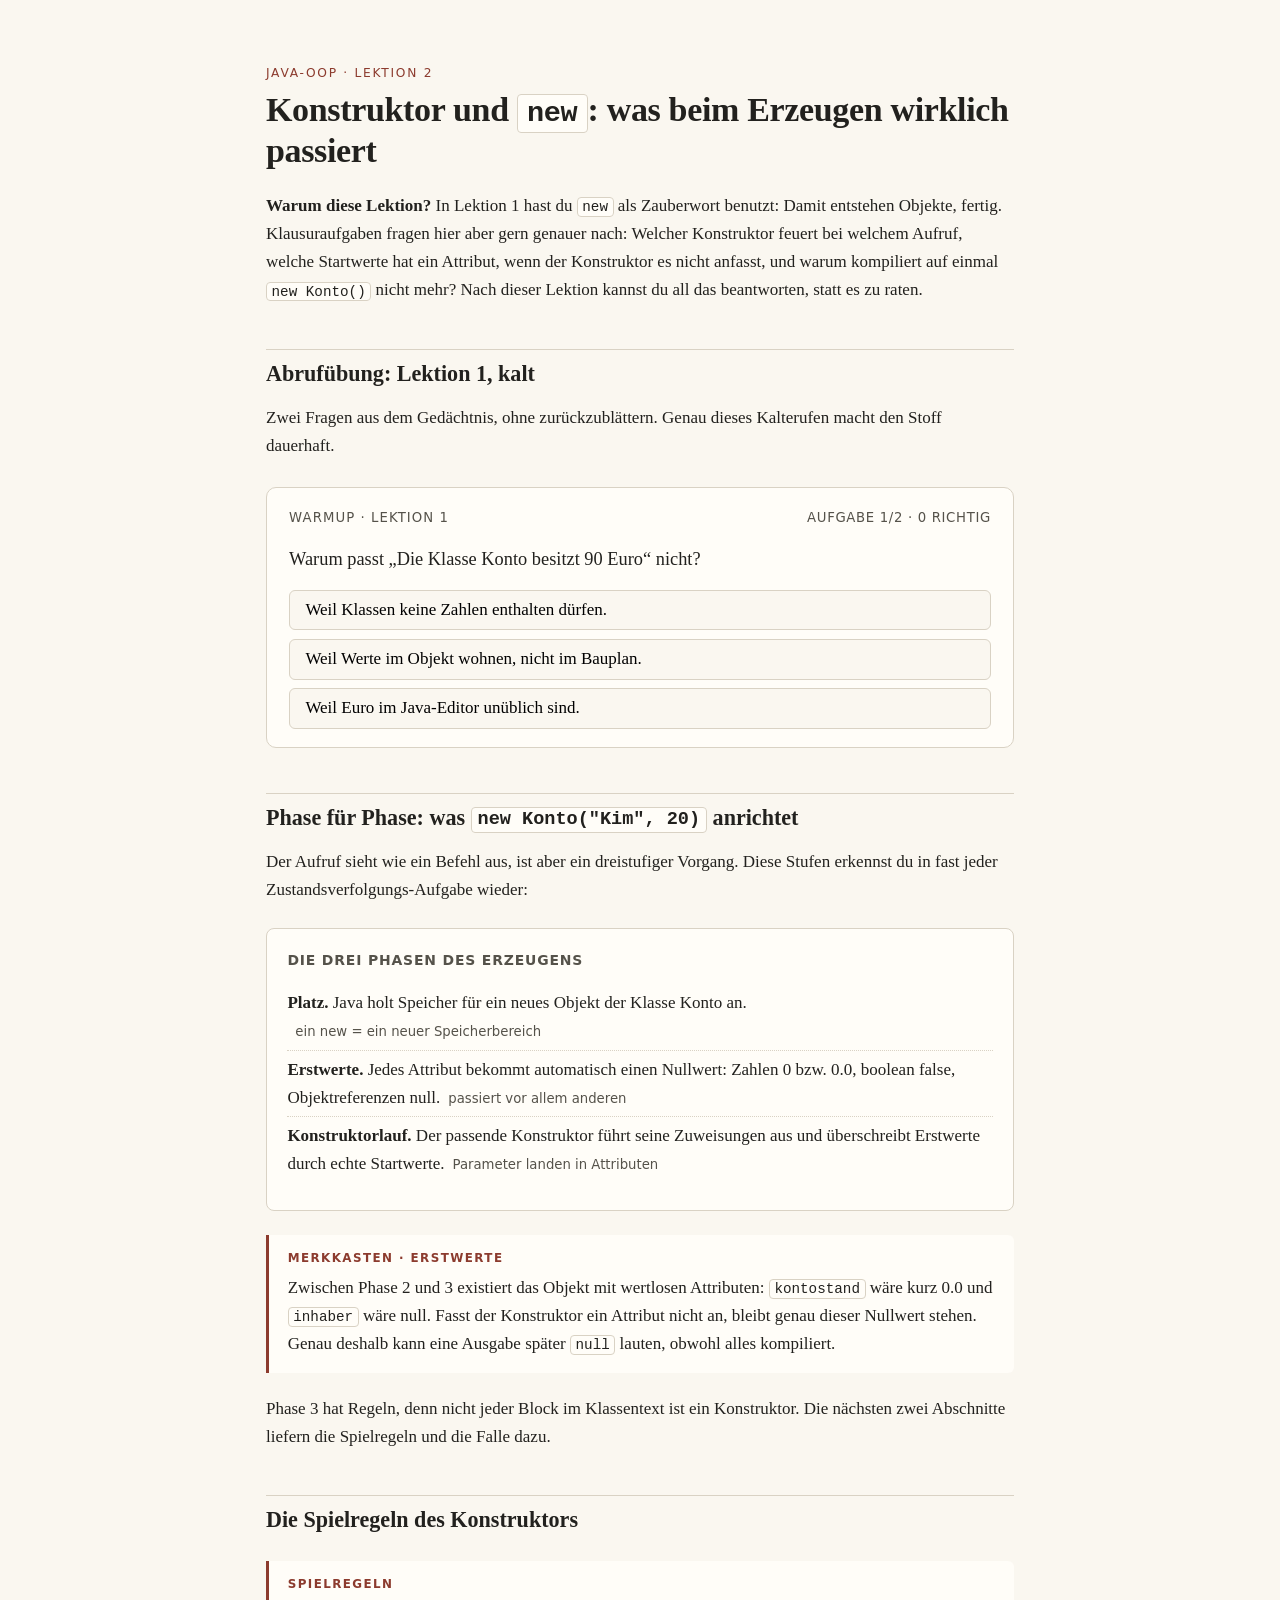
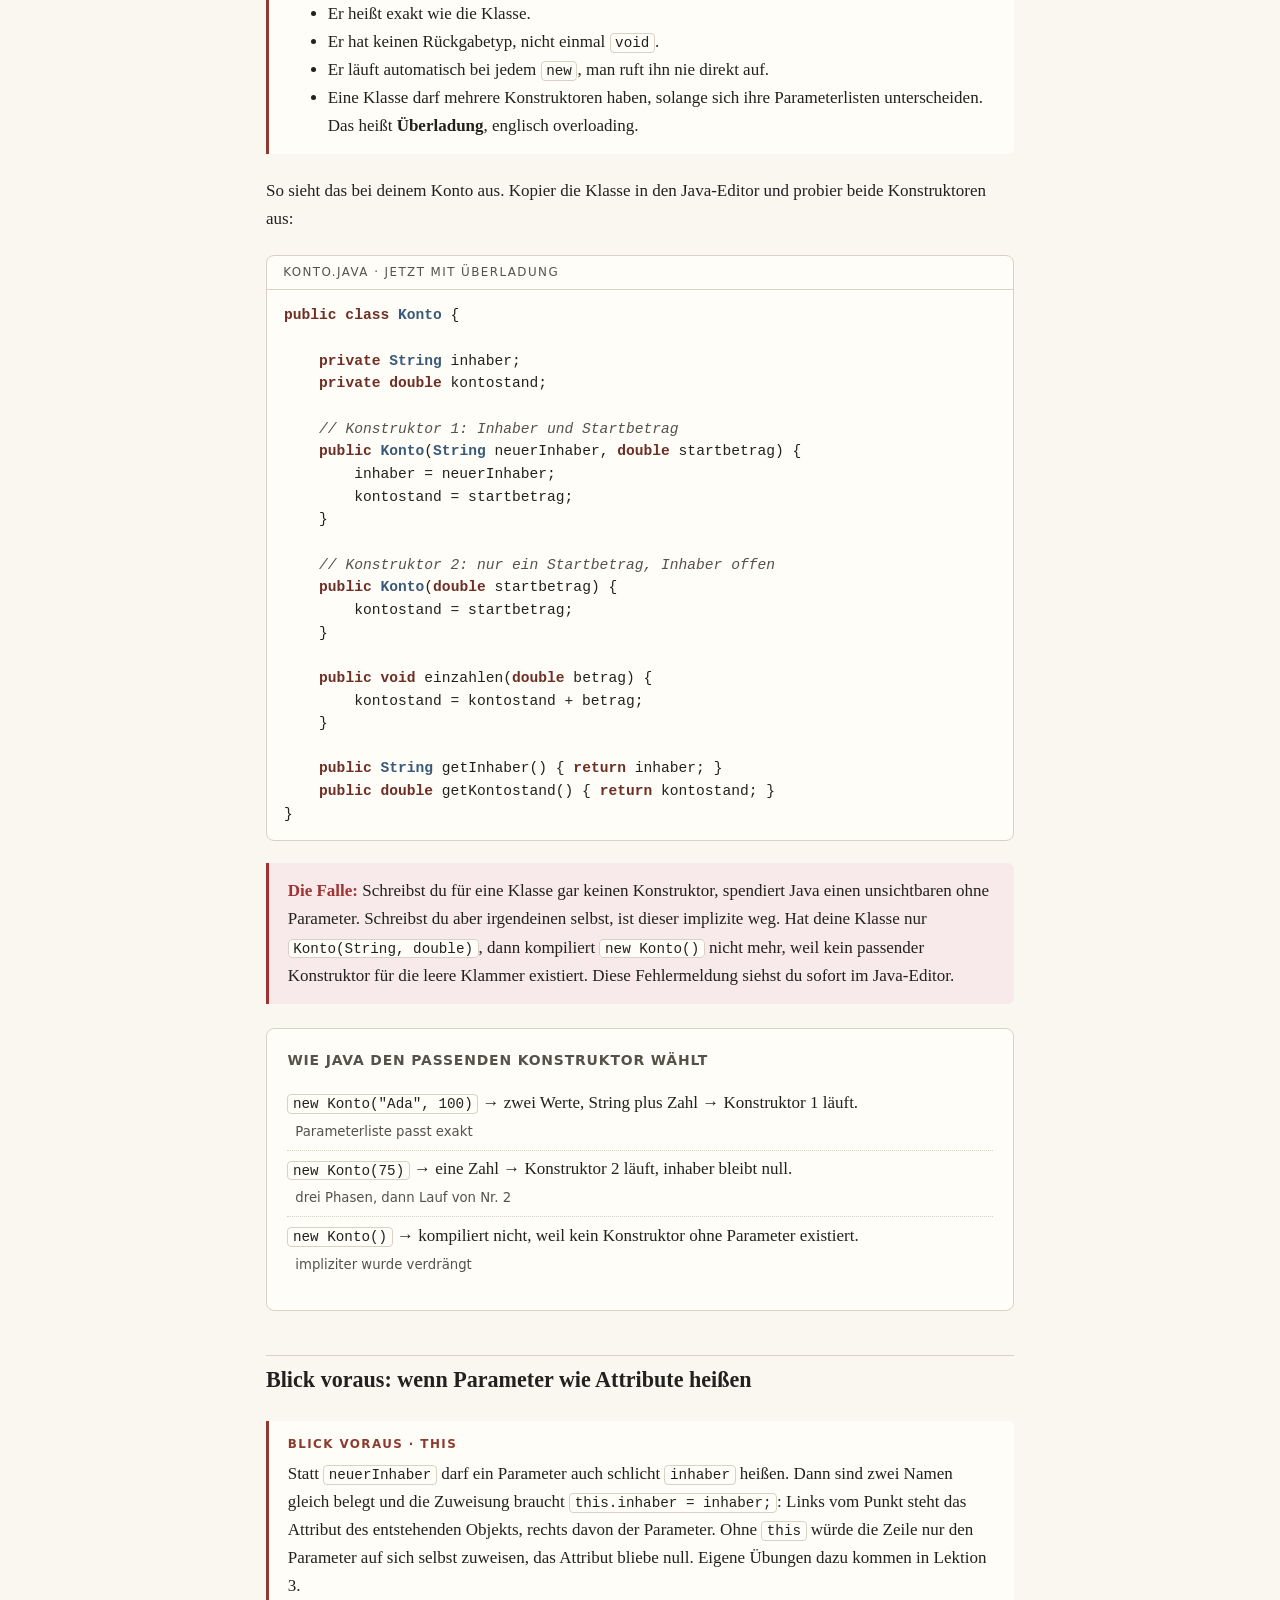
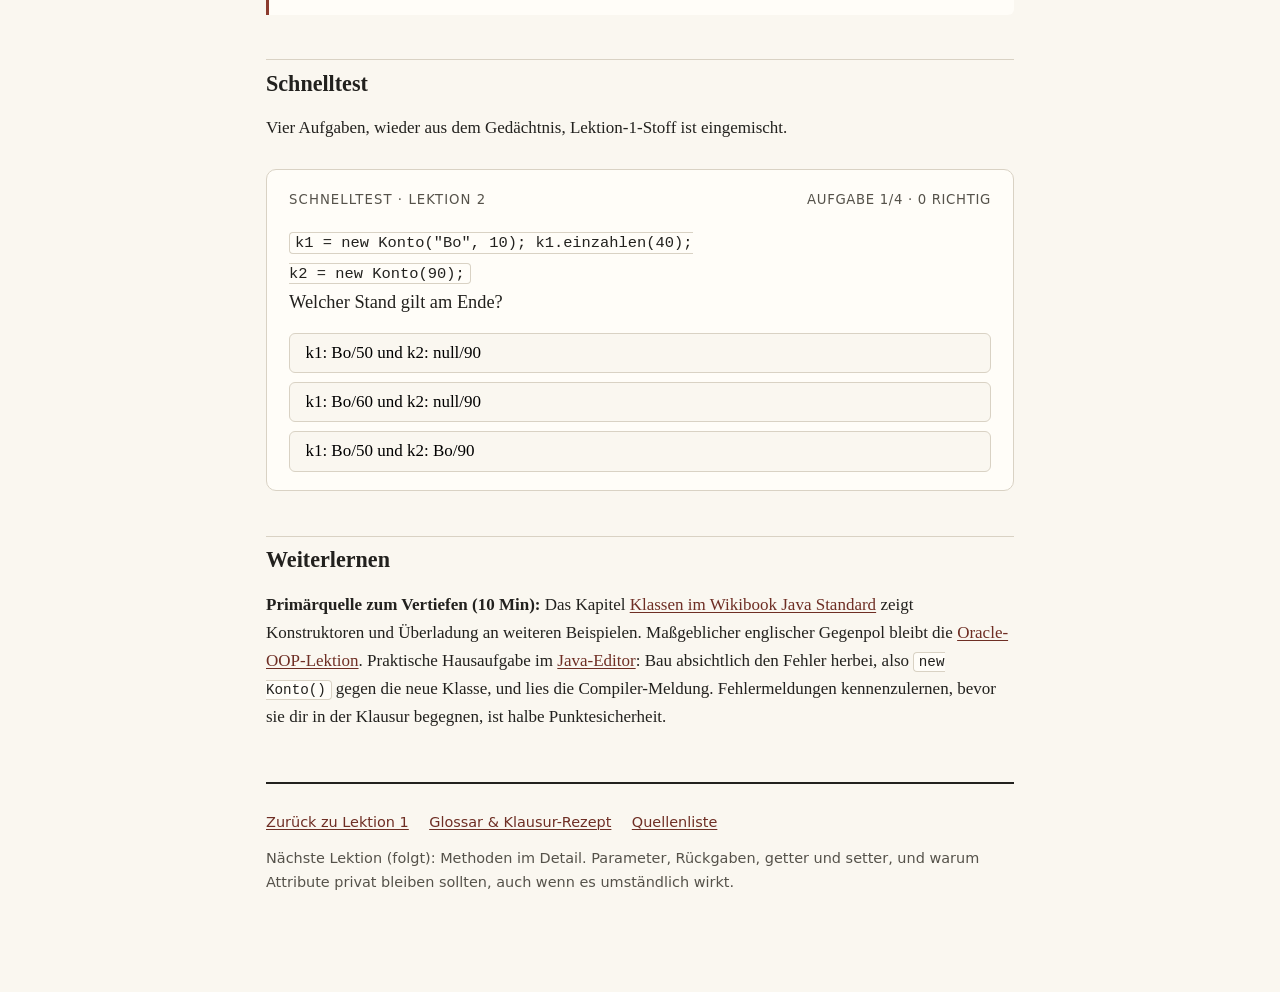
==== programmierung/java-oop/lessons/0002-konstruktor-und-new.html @ 3166acb6 "Java-OOP: LR 0002, Lektion 2 Konstruktor und new im Detail" ====
<!DOCTYPE html>
<html lang="de">
<head>
<meta charset="UTF-8">
<meta name="viewport" content="width=device-width, initial-scale=1.0">
<title>Lektion 2 · Konstruktor und new im Detail</title>
<link rel="stylesheet" href="../assets/course.css">
</head>
<body>
<article>
  <p class="kicker">Java-OOP &middot; Lektion 2</p>
  <h1>Konstruktor und <code>new</code>: was beim Erzeugen wirklich passiert</h1>

  <p><strong>Warum diese Lektion?</strong> In Lektion 1 hast du <code>new</code> als
  Zauberwort benutzt: Damit entstehen Objekte, fertig. Klausuraufgaben fragen hier
  aber gern genauer nach: Welcher Konstruktor feuert bei welchem Aufruf, welche
  Startwerte hat ein Attribut, wenn der Konstruktor es nicht anfasst, und warum
  kompiliert auf einmal <code>new Konto()</code> nicht mehr? Nach dieser Lektion
  kannst du all das beantworten, statt es zu raten.</p>

  <h2>Abrufübung: Lektion 1, kalt</h2>
  <p>Zwei Fragen aus dem Gedächtnis, ohne zurückzublättern. Genau dieses Kalterufen
  macht den Stoff dauerhaft.</p>
  <div class="quiz" data-quiz="warmup2"></div>

  <script type="application/json" data-for="warmup2">
  {
    "title": "Warmup · Lektion 1",
    "questions": [
      {
        "q": "<code>Konto a = new Konto(\"Kim\", 20);<br>Konto b = new Konto(\"Tim\", 30);<br>a.einzahlen(5);</code><br>Werte am Ende?",
        "options": [
          "a: 25, b: 30",
          "a: 25, b: 35",
          "a: 20, b: 30"
        ],
        "correct": 0,
        "explainOk": "Sauber verfolgt: a bekam einzahlen(5), b wurde nie angerührt.",
        "explainErr": "Ein new pro Objekt, ein Aufruf pro Ziel: Nur das Objekt hinter a ändert sich."
      },
      {
        "q": "Warum passt „Die Klasse Konto besitzt 90 Euro“ nicht?",
        "options": [
          "Weil Werte im Objekt wohnen, nicht im Bauplan.",
          "Weil Klassen keine Zahlen enthalten dürfen.",
          "Weil Euro im Java-Editor unüblich sind."
        ],
        "correct": 0,
        "explainOk": "Genau die Zwei-Blicke-Regel aus Lektion 1: Die Klasse beschreibt, jedes Objekt trägt seine Werte selbst.",
        "explainErr": "Trenne Plan und Exemplar: Attribute legt die Klasse fest, Werte halten nur Objekte."
      }
    ]
  }
  </script>

  <h2>Phase für Phase: was <code>new Konto("Kim", 20)</code> anrichtet</h2>
  <p>Der Aufruf sieht wie ein Befehl aus, ist aber ein dreistufiger Vorgang.
  Diese Stufen erkennst du in fast jeder Zustandsverfolgungs-Aufgabe wieder:</p>

  <div class="example">
    <span class="example-title">Die drei Phasen des Erzeugens</span>
    <ul class="steps">
      <li><strong>Platz.</strong> Java holt Speicher für ein neues Objekt der Klasse Konto an.<span class="why">ein new = ein neuer Speicherbereich</span></li>
      <li><strong>Erstwerte.</strong> Jedes Attribut bekommt automatisch einen Nullwert: Zahlen 0 bzw. 0.0, boolean false, Objektreferenzen null.<span class="why">passiert vor allem anderen</span></li>
      <li><strong>Konstruktorlauf.</strong> Der passende Konstruktor führt seine Zuweisungen aus und überschreibt Erstwerte durch echte Startwerte.<span class="why">Parameter landen in Attributen</span></li>
    </ul>
  </div>

  <div class="merk">
    <span class="merk-label">Merkkasten · Erstwerte</span>
    Zwischen Phase 2 und 3 existiert das Objekt mit wertlosen Attributen:
    <code>kontostand</code> wäre kurz 0.0 und <code>inhaber</code> wäre null.
    Fasst der Konstruktor ein Attribut nicht an, bleibt genau dieser Nullwert
    stehen. Genau deshalb kann eine Ausgabe später <code>null</code> lauten,
    obwohl alles kompiliert.
  </div>

  <p>Phase 3 hat Regeln, denn nicht jeder Block im Klassentext ist ein Konstruktor.
  Die nächsten zwei Abschnitte liefern die Spielregeln und die Falle dazu.</p>

  <h2>Die Spielregeln des Konstruktors</h2>

  <div class="merk">
    <span class="merk-label">Spielregeln</span>
    <ul style="margin:0.3rem 0 0;">
      <li>Er heißt exakt wie die Klasse.</li>
      <li>Er hat keinen Rückgabetyp, nicht einmal <code>void</code>.</li>
      <li>Er läuft automatisch bei jedem <code>new</code>, man ruft ihn nie direkt auf.</li>
      <li>Eine Klasse darf mehrere Konstruktoren haben, solange sich ihre
      Parameterlisten unterscheiden. Das heißt <strong>Überladung</strong>,
      englisch overloading.</li>
    </ul>
  </div>

  <p>So sieht das bei deinem Konto aus. Kopier die Klasse in den
  Java-Editor und probier beide Konstruktoren aus:</p>

  <div class="codebox">
    <span class="code-title">Konto.java &middot; jetzt mit Überladung</span>
<pre><span class="kw">public class</span> <span class="ty">Konto</span> {

    <span class="kw">private</span> <span class="ty">String</span> inhaber;
    <span class="kw">private double</span> kontostand;

    <span class="cm">// Konstruktor 1: Inhaber und Startbetrag</span>
    <span class="kw">public</span> <span class="ty">Konto</span>(<span class="ty">String</span> neuerInhaber, <span class="kw">double</span> startbetrag) {
        inhaber = neuerInhaber;
        kontostand = startbetrag;
    }

    <span class="cm">// Konstruktor 2: nur ein Startbetrag, Inhaber offen</span>
    <span class="kw">public</span> <span class="ty">Konto</span>(<span class="kw">double</span> startbetrag) {
        kontostand = startbetrag;
    }

    <span class="kw">public void</span> einzahlen(<span class="kw">double</span> betrag) {
        kontostand = kontostand + betrag;
    }

    <span class="kw">public</span> <span class="ty">String</span> getInhaber() { <span class="kw">return</span> inhaber; }
    <span class="kw">public double</span> getKontostand() { <span class="kw">return</span> kontostand; }
}</pre>
  </div>

  <div class="warnung">
    <strong>Die Falle:</strong> Schreibst du für eine Klasse gar keinen Konstruktor,
    spendiert Java einen unsichtbaren ohne Parameter. Schreibst du aber irgendeinen
    selbst, ist dieser implizite weg. Hat deine Klasse nur
    <code>Konto(String, double)</code>, dann kompiliert <code>new Konto()</code>
    nicht mehr, weil kein passender Konstruktor für die leere Klammer existiert.
    Diese Fehlermeldung siehst du sofort im Java-Editor.
  </div>

  <div class="example">
    <span class="example-title">Wie Java den passenden Konstruktor wählt</span>
    <ul class="steps">
      <li><code>new Konto(&quot;Ada&quot;, 100)</code> → zwei Werte, String plus Zahl → Konstruktor 1 läuft.<span class="why">Parameterliste passt exakt</span></li>
      <li><code>new Konto(75)</code> → eine Zahl → Konstruktor 2 läuft, inhaber bleibt null.<span class="why">drei Phasen, dann Lauf von Nr. 2</span></li>
      <li><code>new Konto()</code> → kompiliert nicht, weil kein Konstruktor ohne Parameter existiert.<span class="why">impliziter wurde verdrängt</span></li>
    </ul>
  </div>

  <h2>Blick voraus: wenn Parameter wie Attribute heißen</h2>

  <div class="merk">
    <span class="merk-label">Blick voraus · this</span>
    Statt <code>neuerInhaber</code> darf ein Parameter auch schlicht
    <code>inhaber</code> heißen. Dann sind zwei Namen gleich belegt und die
    Zuweisung braucht <code>this.inhaber = inhaber;</code>: Links vom Punkt steht
    das Attribut des entstehenden Objekts, rechts davon der Parameter. Ohne
    <code>this</code> würde die Zeile nur den Parameter auf sich selbst zuweisen,
    das Attribut bliebe null. Eigene Übungen dazu kommen in Lektion 3.
  </div>

  <h2>Schnelltest</h2>
  <p>Vier Aufgaben, wieder aus dem Gedächtnis, Lektion-1-Stoff ist eingemischt.</p>
  <div class="quiz" data-quiz="lektion2"></div>

  <script type="application/json" data-for="lektion2">
  {
    "title": "Schnelltest · Lektion 2",
    "questions": [
      {
        "q": "Welche Aussage über Konstruktoren stimmt?",
        "options": [
          "Sie heißen wie die Klasse und haben keinen Rückgabetyp.",
          "Sie heißen wie das Objekt und haben keinen Rückgabetyp.",
          "Sie heißen wie die Klasse und geben boolean zurück."
        ],
        "correct": 0,
        "explainOk": "Name gleich Klassenname, nie ein Rückgabetyp, laufen automatisch beim new.",
        "explainErr": "Merk dir das Paar: Klassenname als Name plus keine Rückgabe. main dagegen heißt main und liefert void."
      },
      {
        "q": "<code>Konto k = new Konto(75);</code> mit den zwei Konstruktoren von oben.<br>Was gibt <code>System.out.println(k.getInhaber());</code> aus?",
        "options": [
          "Ausgabe: null",
          "Ausgabe: 75",
          "Fehler beim Kompilieren"
        ],
        "correct": 0,
        "explainOk": "Konstruktor 2 setzt nur kontostand. inhaber blieb in Phase 2 beim Nullwert null, und der hält sich auf.",
        "explainErr": "Phasen denken: Erstwerte gelten für alle Attribute, der Konstruktorlauf überschreibt nur, was er anfasst."
      },
      {
        "q": "Klasse Stuhl hat nur den Konstruktor <code>Stuhl(String farbe)</code>.<br>Was passiert bei <code>Stuhl s = new Stuhl();</code>?",
        "options": [
          "Der Compiler meldet einen Fehler.",
          "Ein Stuhl ohne Farbe entsteht.",
          "farbe wird automatisch leer gesetzt."
        ],
        "correct": 0,
        "explainOk": "Der implizite Konstruktor ohne Parameter verschwindet, sobald du selbst einen schreibst. Für () existiert dann nichts.",
        "explainErr": "Die Falle aus der Lektion: Eigenes Konstruktorangebot verdrängt den unsichtbaren Standard. new Stuhl() findet keinen Partner mehr."
      },
      {
        "q": "<code>k1 = new Konto(\"Bo\", 10); k1.einzahlen(40);<br>k2 = new Konto(90);</code><br>Welcher Stand gilt am Ende?",
        "options": [
          "k1: Bo/50 und k2: null/90",
          "k1: Bo/50 und k2: Bo/90",
          "k1: Bo/60 und k2: null/90"
        ],
        "correct": 0,
        "explainOk": "k1 über Konstruktor 1 plus einzahlen auf 50, k2 über Konstruktor 2 mit offenem Inhaber.",
        "explainErr": "Pro Objekt eine Spalte führen: Startwerte aus dem gewählten Konstruktor, dann nur die Aufrufe zählen, die genau dieses Objekt erreichten."
      }
    ]
  }
  </script>

  <h2>Weiterlernen</h2>
  <p><strong>Primärquelle zum Vertiefen (10 Min):</strong> Das Kapitel
  <a href="https://de.wikibooks.org/wiki/Java_Standard#Objektorientierung">Klassen im Wikibook Java Standard</a>
  zeigt Konstruktoren und Überladung an weiteren Beispielen. Maßgeblicher
  englischer Gegenpol bleibt die
  <a href="https://docs.oracle.com/javase/tutorial/java/concepts/">Oracle-OOP-Lektion</a>.
  Praktische Hausaufgabe im <a href="https://javaeditor.org">Java-Editor</a>:
  Bau absichtlich den Fehler herbei, also <code>new Konto()</code> gegen die neue
  Klasse, und lies die Compiler-Meldung. Fehlermeldungen kennenzulernen, bevor
  sie dir in der Klausur begegnen, ist halbe Punktesicherheit.</p>

  <footer class="lesson-footer">
    <nav>
      <a href="0001-klassen-und-objekte.html">Zurück zu Lektion 1</a>
      <a href="../reference/glossar-klassen-und-objekte.html">Glossar &amp; Klausur-Rezept</a>
      <a href="../RESOURCES.md">Quellenliste</a>
    </nav>
    <p>Nächste Lektion (folgt): Methoden im Detail. Parameter, Rückgaben, getter und
    setter, und warum Attribute privat bleiben sollten, auch wenn es umständlich wirkt.</p>
  </footer>
</article>
<script src="../assets/quiz.js"></script>
</body>
</html>
---- programmierung/java-oop/assets/course.css ----
/* ============================================================
   Integralrechnung-Kurs · Shared Stylesheet
   Tufte-inspiriert: ruhige Typografie, Papierhintergrund,
   druckfreundlich, keine externen Abhängigkeiten.
   ============================================================ */

:root {
  --paper: #faf7f0;
  --ink: #22211e;
  --ink-soft: #55524a;
  --accent: #8c3b2e;        /* Ziegelrot für Interaktion/Merkkästen */
  --accent-dark: #6e2e24;
  --ok: #2e6b45;
  --ok-bg: #e8f2ea;
  --err: #a03232;
  --err-bg: #f8eaea;
  --line: #d9d2c4;
  --card: #fffdf8;
  --serif: Georgia, 'Iowan Old Style', 'Palatino Linotype', Palatino, 'Times New Roman', serif;
  --sans: system-ui, -apple-system, 'Segoe UI', Roboto, sans-serif;
}

* { box-sizing: border-box; }

html { font-size: 17px; }

body {
  margin: 0;
  padding: 3rem 1.25rem 5rem;
  background: var(--paper);
  color: var(--ink);
  font-family: var(--serif);
  line-height: 1.65;
}

article {
  max-width: 44rem;
  margin: 0 auto;
}

/* ---------- Kopfzeile ---------- */

.kicker {
  font-family: var(--sans);
  font-size: 0.72rem;
  letter-spacing: 0.14em;
  text-transform: uppercase;
  color: var(--accent);
  margin-bottom: 0.4rem;
}

h1 {
  font-size: 2rem;
  line-height: 1.2;
  font-weight: 700;
  margin: 0 0 1.2rem;
  letter-spacing: -0.01em;
}

h2 {
  font-size: 1.3rem;
  margin: 2.6rem 0 0.7rem;
  padding-top: 0.35rem;
  border-top: 1px solid var(--line);
}

h3 {
  font-size: 1.05rem;
  margin: 1.8rem 0 0.5rem;
}

p { margin: 0.7rem 0; }

a { color: var(--accent-dark); text-decoration-thickness: 1px; text-underline-offset: 2px; }
a:hover { color: var(--accent); }

strong { font-weight: 700; }

/* ---------- Mathe ---------- */

.math-inline {
  font-family: var(--serif);
  font-style: italic;
  white-space: nowrap;
}
.math-inline sup, .math-inline sub { font-style: normal; }

.math-block {
  display: block;
  text-align: center;
  font-style: italic;
  font-size: 1.15rem;
  margin: 1.1rem 0;
  padding: 0.55rem 0.75rem;
}

/* Gestapelte Brüche */
.frac {
  display: inline-flex;
  flex-direction: column;
  align-items: center;
  vertical-align: middle;
  margin: 0 0.15em;
  font-style: normal;
  line-height: 1.15;
  font-size: 0.92em;
}
.frac .num { padding: 0 0.25em 0.08em; }
.frac .den { border-top: 1px solid currentColor; padding: 0.08em 0.25em 0; }

/* Integralzeichen mit Grenzen: ∫<sub>a</sub><sup>b</sup> */
.int-limits sub, .int-limits sup { font-style: normal; font-family: var(--sans); font-size: 0.72em; }

/* ---------- Kästen ---------- */

.merk {
  background: var(--card);
  border-left: 3px solid var(--accent);
  padding: 0.85rem 1.1rem;
  margin: 1.3rem 0;
  border-radius: 0 6px 6px 0;
}
.merk .merk-label {
  font-family: var(--sans);
  font-size: 0.7rem;
  letter-spacing: 0.12em;
  text-transform: uppercase;
  color: var(--accent);
  font-weight: 700;
  display: block;
  margin-bottom: 0.3rem;
}

.warnung {
  background: var(--err-bg);
  border-left: 3px solid var(--err);
  padding: 0.85rem 1.1rem;
  margin: 1.3rem 0;
  border-radius: 0 6px 6px 0;
}
.warnung strong:first-child { color: var(--err); }

.example {
  background: var(--card);
  border: 1px solid var(--line);
  border-radius: 8px;
  padding: 1rem 1.2rem;
  margin: 1.4rem 0;
}
.example > .example-title {
  font-family: var(--sans);
  font-weight: 700;
  font-size: 0.82rem;
  letter-spacing: 0.06em;
  text-transform: uppercase;
  color: var(--ink-soft);
  margin-bottom: 0.4rem;
}

/* Rechnungsschritte untereinander */
.steps { list-style: none; margin: 0.6rem 0; padding: 0; }
.steps li {
  padding: 0.28rem 0;
  border-bottom: 1px dotted var(--line);
}
.steps li:last-child { border-bottom: none; }
.steps .why {
  font-family: var(--sans);
  font-size: 0.78rem;
  color: var(--ink-soft);
  display: inline-block;
  margin-left: 0.6em;
}

/* ---------- Tabellen ---------- */

table {
  border-collapse: collapse;
  width: 100%;
  margin: 1.2rem 0;
  font-size: 0.95rem;
}
th, td {
  text-align: left;
  padding: 0.45rem 0.7rem;
  border-bottom: 1px solid var(--line);
}
th {
  font-family: var(--sans);
  font-size: 0.74rem;
  letter-spacing: 0.08em;
  text-transform: uppercase;
  color: var(--ink-soft);
}
tbody tr:nth-child(odd) { background: rgba(255,255,255,0.55); }

/* ---------- Quiz ---------- */

.quiz {
  background: var(--card);
  border: 1px solid var(--line);
  border-radius: 10px;
  padding: 1.1rem 1.3rem;
  margin: 1.6rem 0;
}
.quiz-header {
  display: flex;
  justify-content: space-between;
  align-items: baseline;
  font-family: var(--sans);
  font-size: 0.78rem;
  letter-spacing: 0.08em;
  text-transform: uppercase;
  color: var(--ink-soft);
  margin-bottom: 0.9rem;
}
.quiz-question {
  font-size: 1.08rem;
  margin-bottom: 0.9rem;
}
.quiz-options { display: grid; gap: 0.5rem; }
.quiz-option {
  font-family: var(--serif);
  font-size: 1rem;
  text-align: left;
  background: var(--paper);
  border: 1px solid var(--line);
  border-radius: 6px;
  padding: 0.55rem 0.9rem;
  cursor: pointer;
  transition: border-color 120ms ease, background 120ms ease;
}
.quiz-option:hover:not(:disabled) { border-color: var(--accent); }
.quiz-option:focus-visible { outline: 2px solid var(--accent); outline-offset: 2px; }
.quiz-option.is-correct { background: var(--ok-bg); border-color: var(--ok); }
.quiz-option.is-wrong { background: var(--err-bg); border-color: var(--err); }
.quiz-option:disabled { cursor: default; opacity: 0.92; }

.quiz-feedback {
  margin-top: 0.8rem;
  padding: 0.7rem 0.95rem;
  border-radius: 6px;
  font-size: 0.93rem;
  display: none;
}
.quiz-feedback.show { display: block; }
.quiz-feedback.ok { background: var(--ok-bg); border-left: 3px solid var(--ok); }
.quiz-feedback.err { background: var(--err-bg); border-left: 3px solid var(--err); }

.quiz-progress { letter-spacing: 0.05em; }
.quiz-next {
  font-family: var(--sans);
  margin-top: 0.9rem;
  background: var(--accent);
  color: #fff;
  border: none;
  border-radius: 6px;
  padding: 0.5rem 1.1rem;
  font-size: 0.9rem;
  cursor: pointer;
  display: none;
}
.quiz-next.show { display: inline-block; }
.quiz-next:hover { background: var(--accent-dark); }

.quiz-summary { text-align: center; padding: 0.6rem 0 0.2rem; }
.quiz-summary .score-line { font-size: 1.15rem; margin-bottom: 0.4rem; }

/* ---------- Fußzeile ---------- */

.lesson-footer {
  margin-top: 3rem;
  padding-top: 1rem;
  border-top: 2px solid var(--ink);
  font-family: var(--sans);
  font-size: 0.85rem;
  color: var(--ink-soft);
}
.lesson-footer nav { margin-top: 0.6rem; display: flex; flex-wrap: wrap; gap: 0.4rem 1.2rem; }

/* ---------- Druck ---------- */

@media print {
  body { background: #fff; padding: 0; font-size: 11pt; }
  .quiz-next { display: none !important; }
  .example, .merk, .warnung, .quiz { break-inside: avoid; }
  a { color: inherit; }
}

/* ---------- Java-Code ---------- */

.codebox {
  background: var(--card);
  border: 1px solid var(--line);
  border-radius: 8px;
  margin: 1.3rem 0;
  overflow-x: auto;
}
.codebox .code-title {
  display: block;
  font-family: var(--sans);
  font-size: 0.7rem;
  letter-spacing: 0.12em;
  text-transform: uppercase;
  color: var(--ink-soft);
  padding: 0.45rem 0.95rem 0.35rem;
  border-bottom: 1px solid var(--line);
}
.codebox pre {
  margin: 0;
  padding: 0.85rem 1rem;
  font-family: ui-monospace, 'Cascadia Mono', Consolas, 'Courier New', monospace;
  font-size: 0.86rem;
  line-height: 1.55;
}
.codebox .kw { color: var(--accent-dark); font-weight: 700; }
.codebox .ty { color: #3a5a7a; font-weight: 700; }
.codebox .st { color: var(--ok); }
.codebox .cm { color: var(--ink-soft); font-style: italic; }

/* ---------- Inline-Code ---------- */

article code {
  font-family: ui-monospace, 'Cascadia Mono', Consolas, 'Courier New', monospace;
  font-size: 0.84em;
  background: var(--card);
  border: 1px solid var(--line);
  border-radius: 4px;
  padding: 0.06em 0.32em;
}

/* ---------- Glossar-Nebenzeilen ---------- */

.term-note {
  font-family: var(--sans);
  font-size: 0.72rem;
  color: var(--ink-soft);
}
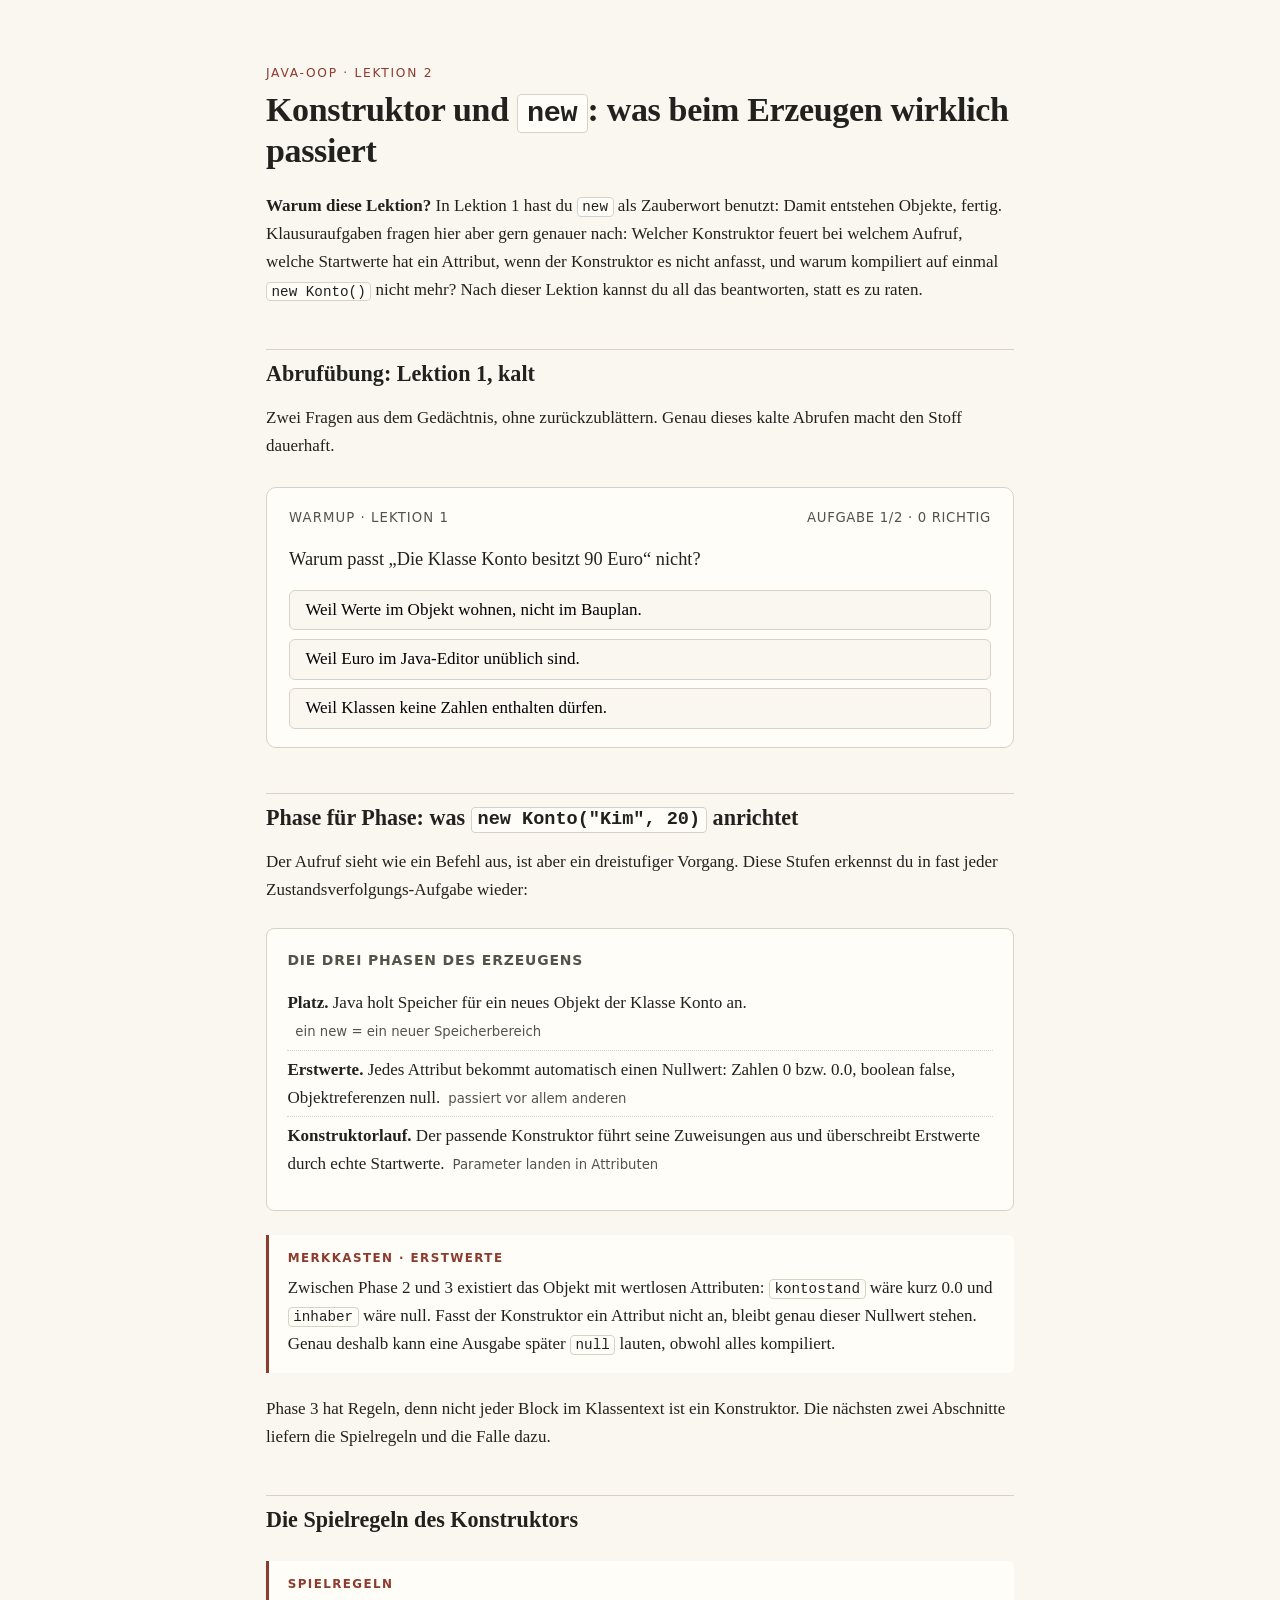
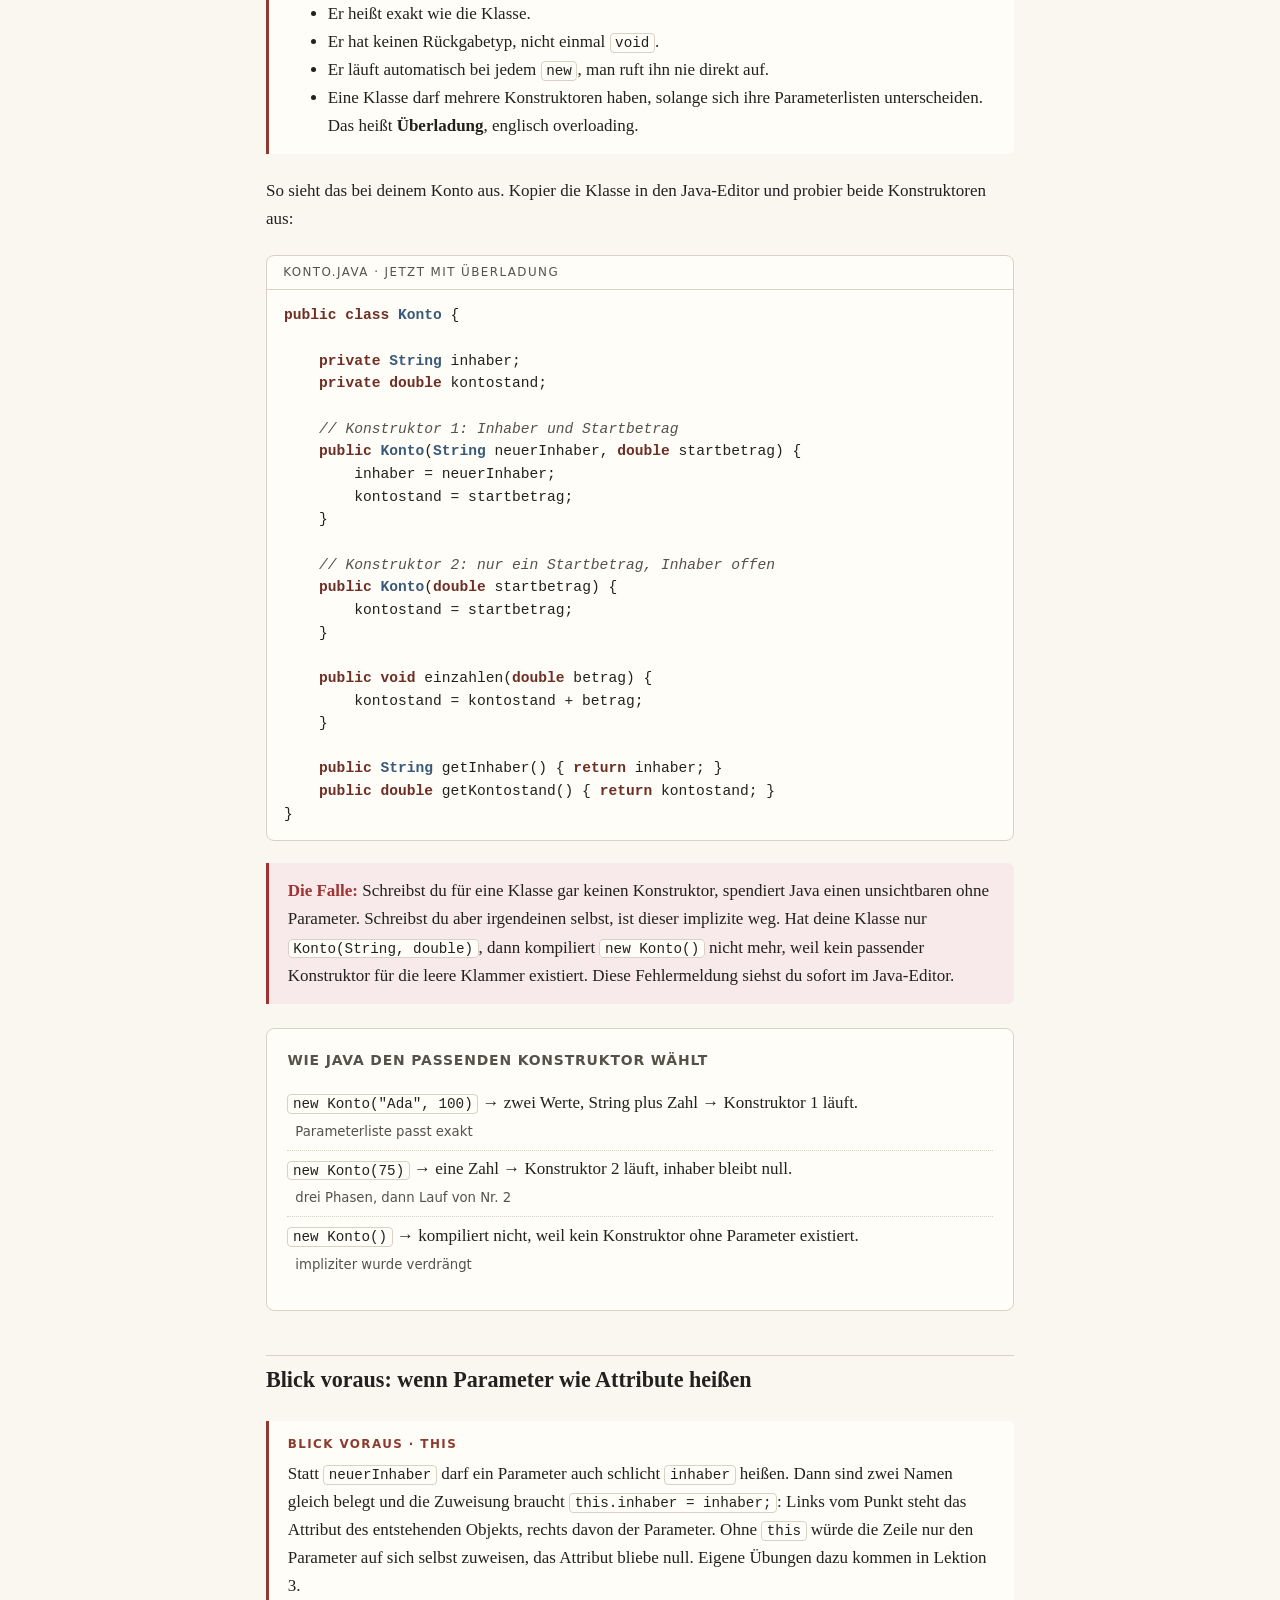
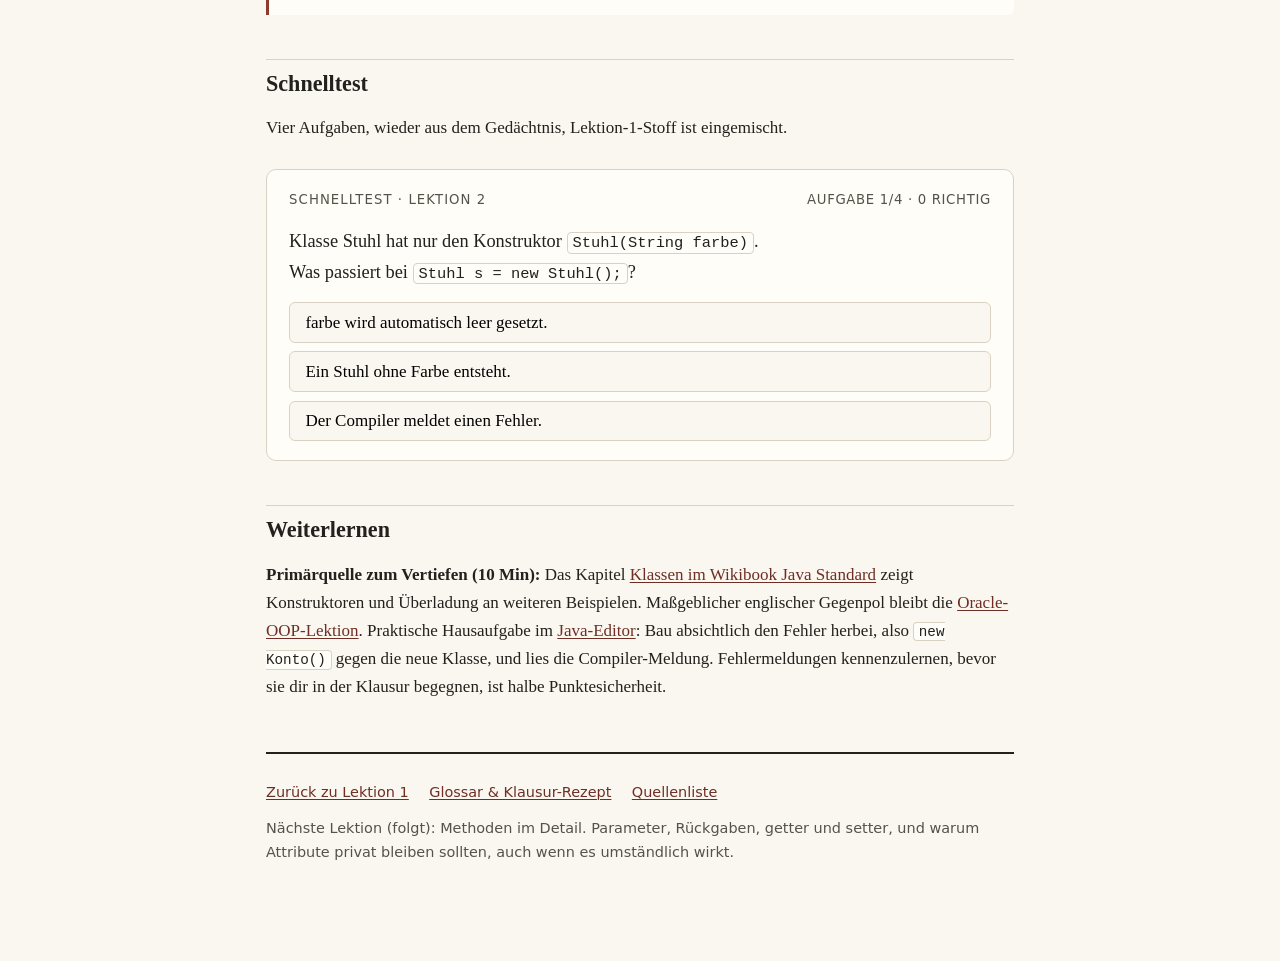
==== commit e1ae2e9d: "Lektion 2: Formulierung im Warmup geraderueckt" ====
--- a/programmierung/java-oop/lessons/0002-konstruktor-und-new.html
+++ b/programmierung/java-oop/lessons/0002-konstruktor-und-new.html
@@ -19,8 +19,8 @@
   kannst du all das beantworten, statt es zu raten.</p>
 
   <h2>Abrufübung: Lektion 1, kalt</h2>
-  <p>Zwei Fragen aus dem Gedächtnis, ohne zurückzublättern. Genau dieses Kalterufen
-  macht den Stoff dauerhaft.</p>
+  <p>Zwei Fragen aus dem Gedächtnis, ohne zurückzublättern. Genau dieses kalte
+  Abrufen macht den Stoff dauerhaft.</p>
   <div class="quiz" data-quiz="warmup2"></div>
 
   <script type="application/json" data-for="warmup2">
